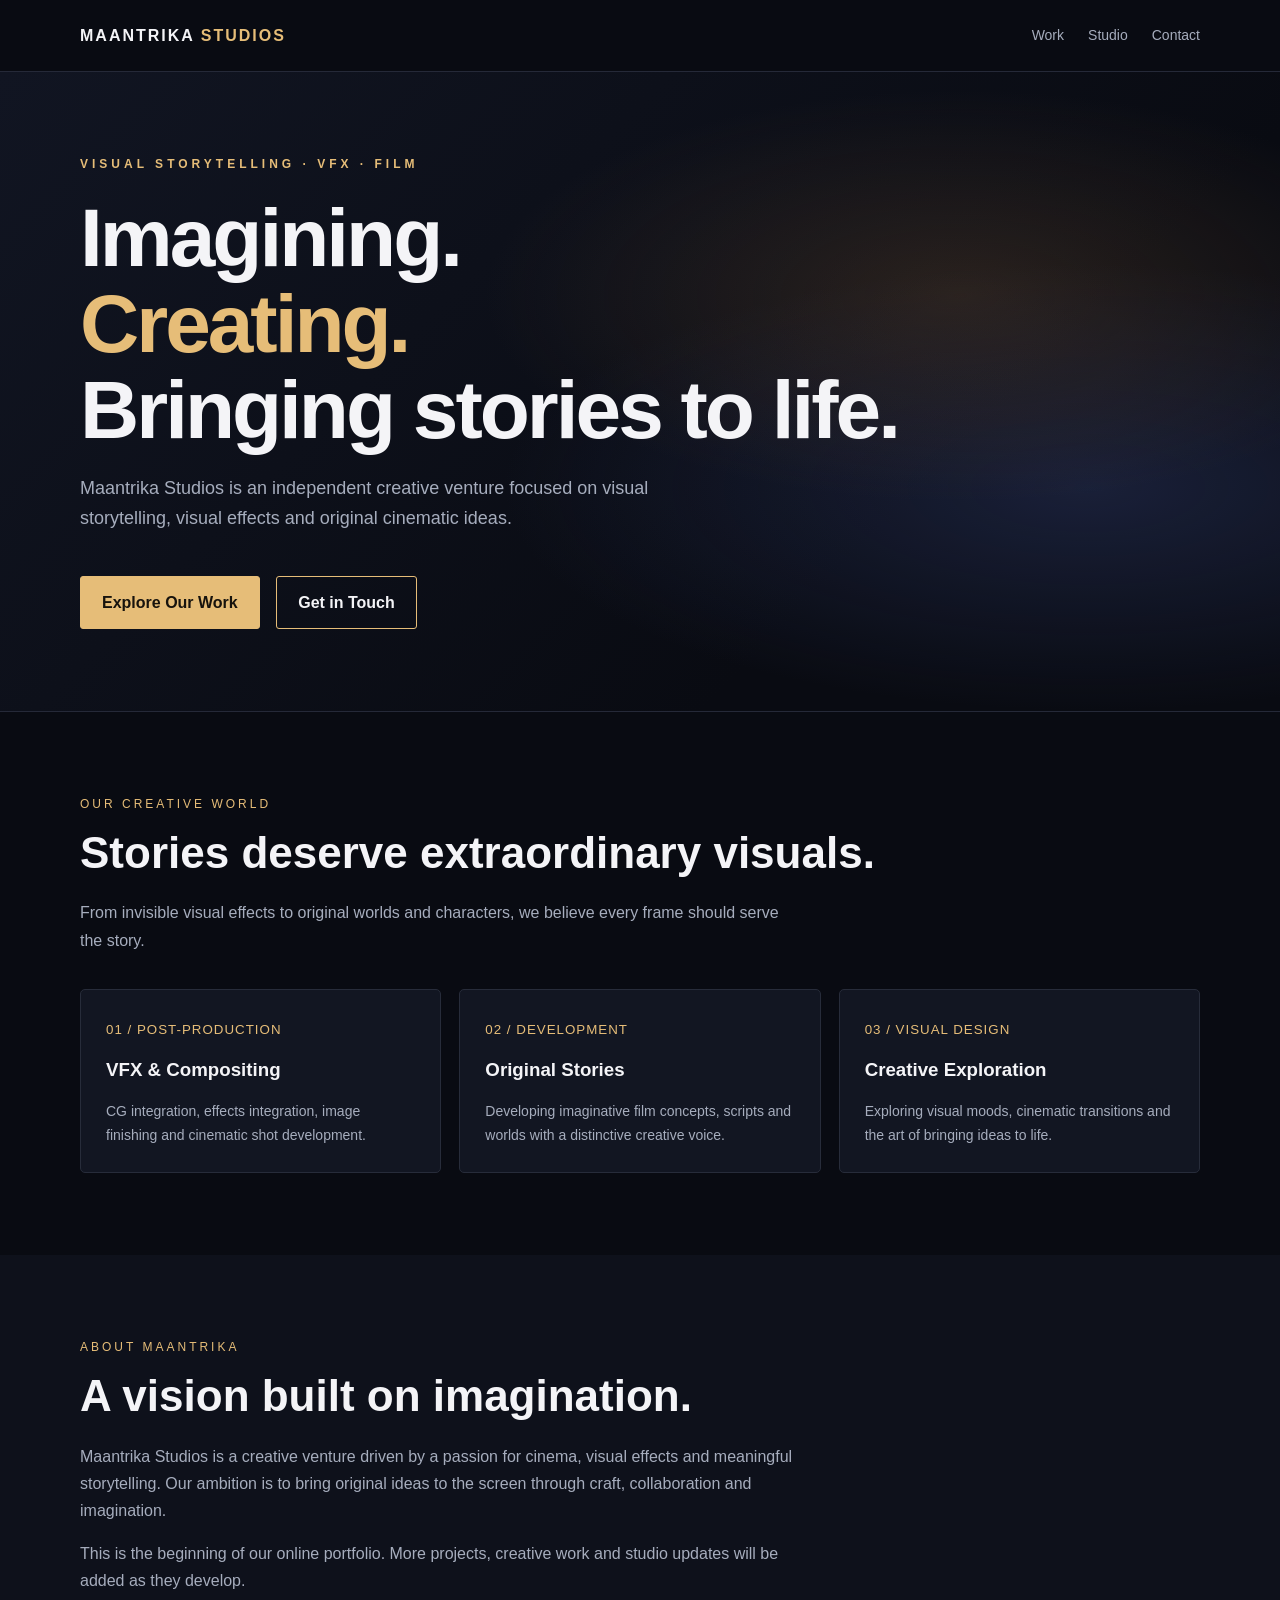
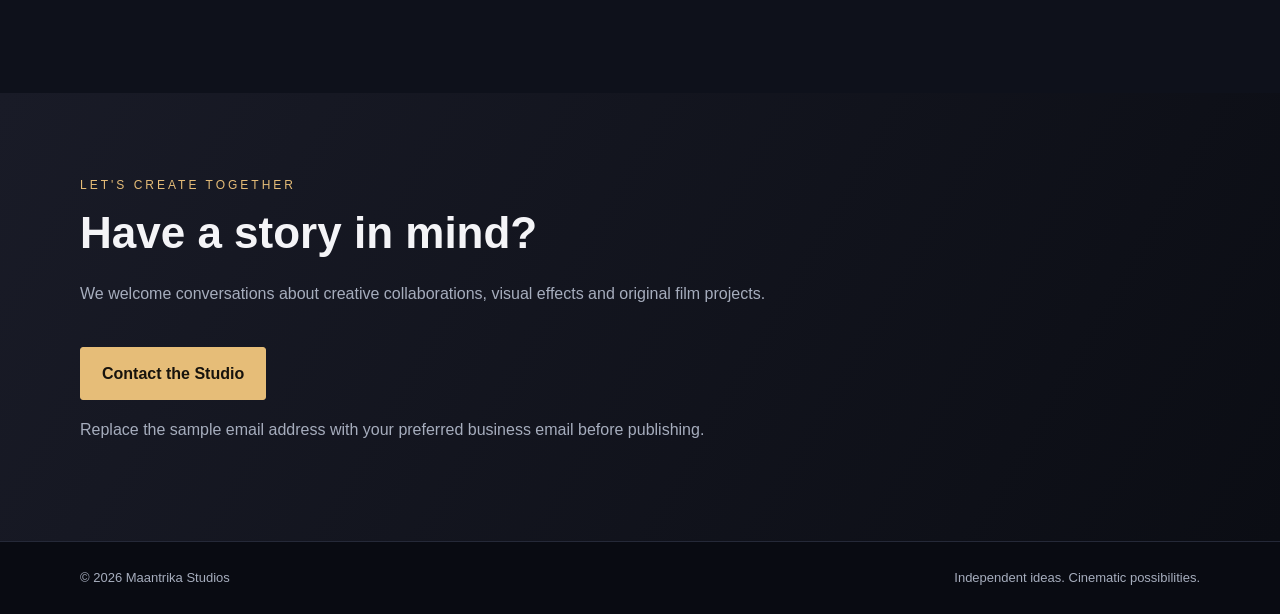
==== index.html @ 847831f7 "Add index.html for Maantrika Studios website This commit adds a new HTML file for Maantrika Studios'" ====
<!DOCTYPE html>
<html lang="en">
<head>
<meta charset="UTF-8">
<meta name="viewport" content="width=device-width, initial-scale=1.0">
<meta name="description" content="Maantrika Studios — Visual storytelling, VFX compositing and original film projects.">
<title>Maantrika Studios | Visual Storytelling</title>
<style>
:root {
  --bg: #090b12;
  --panel: #121622;
  --text: #f4f4f7;
  --muted: #a6adbd;
  --gold: #e6bd78;
}
* { box-sizing: border-box; }
html { scroll-behavior: smooth; }
body {
  margin: 0;
  background: var(--bg);
  color: var(--text);
  font-family: Arial, Helvetica, sans-serif;
  line-height: 1.7;
}
a { color: inherit; text-decoration: none; }
.wrap { width: min(1120px, 90%); margin: auto; }
header {
  padding: 22px 0;
  border-bottom: 1px solid #252938;
}
nav { display: flex; justify-content: space-between; align-items: center; gap: 20px; }
.brand { font-weight: 800; letter-spacing: 2px; }
.brand span { color: var(--gold); }
.links { display: flex; gap: 24px; font-size: 14px; color: var(--muted); }
.hero {
  min-height: 590px;
  display: flex;
  align-items: center;
  background:
    radial-gradient(ellipse at 75% 35%, #59412c66, transparent 35%),
    radial-gradient(ellipse at 85% 65%, #313e7166, transparent 38%),
    linear-gradient(135deg, #111522, #090b12 70%);
  border-bottom: 1px solid #252938;
}
.eyebrow { color: var(--gold); letter-spacing: 4px; font-size: 12px; font-weight: bold; }
h1 { font-size: clamp(44px, 7vw, 82px); line-height: 1.05; margin: 20px 0; letter-spacing: -3px; }
h1 span { color: var(--gold); }
.intro { color: var(--muted); max-width: 620px; font-size: 18px; }
.btn {
  display: inline-block; margin: 24px 12px 0 0; padding: 12px 21px;
  border: 1px solid var(--gold); border-radius: 3px; font-weight: bold;
}
.btn.primary { background: var(--gold); color: #17130d; }
section { padding: 82px 0; }
.kicker { color: var(--gold); text-transform: uppercase; letter-spacing: 3px; font-size: 12px; }
h2 { font-size: clamp(30px, 4vw, 44px); line-height: 1.2; margin: 12px 0 20px; }
.muted { color: var(--muted); max-width: 720px; }
.grid { display: grid; grid-template-columns: repeat(3, 1fr); gap: 18px; margin-top: 35px; }
.card {
  background: var(--panel); border: 1px solid #272c3a; padding: 25px;
  min-height: 180px; border-radius: 5px;
}
.card small { color: var(--gold); letter-spacing: 1px; text-transform: uppercase; }
.card h3 { margin: 12px 0 8px; }
.card p { color: var(--muted); font-size: 14px; margin-bottom: 0; }
.about { background: #0e111b; }
.contact { background: linear-gradient(120deg, #191b27, #0b0d14); }
footer { padding: 25px 0; border-top: 1px solid #252938; color: var(--muted); font-size: 13px; }
footer .wrap { display: flex; justify-content: space-between; gap: 15px; flex-wrap: wrap; }
@media (max-width: 700px) {
  .links { gap: 12px; font-size: 12px; }
  .grid { grid-template-columns: 1fr; }
  .hero { min-height: 520px; }
  h1 { letter-spacing: -1.5px; }
  section { padding: 60px 0; }
}
</style>
</head>
<body>
<header>
  <nav class="wrap">
    <a class="brand" href="#">MAANTRIKA <span>STUDIOS</span></a>
    <div class="links">
      <a href="#work">Work</a>
      <a href="#about">Studio</a>
      <a href="#contact">Contact</a>
    </div>
  </nav>
</header>

<main>
  <section class="hero">
    <div class="wrap">
      <div class="eyebrow">VISUAL STORYTELLING · VFX · FILM</div>
      <h1>Imagining.<br><span>Creating.</span><br>Bringing stories to life.</h1>
      <p class="intro">
        Maantrika Studios is an independent creative venture focused on
        visual storytelling, visual effects and original cinematic ideas.
      </p>
      <a class="btn primary" href="#work">Explore Our Work</a>
      <a class="btn" href="#contact">Get in Touch</a>
    </div>
  </section>

  <section id="work">
    <div class="wrap">
      <div class="kicker">Our creative world</div>
      <h2>Stories deserve extraordinary visuals.</h2>
      <p class="muted">
        From invisible visual effects to original worlds and characters,
        we believe every frame should serve the story.
      </p>
      <div class="grid">
        <article class="card">
          <small>01 / Post-production</small>
          <h3>VFX & Compositing</h3>
          <p>CG integration, effects integration, image finishing and cinematic shot development.</p>
        </article>
        <article class="card">
          <small>02 / Development</small>
          <h3>Original Stories</h3>
          <p>Developing imaginative film concepts, scripts and worlds with a distinctive creative voice.</p>
        </article>
        <article class="card">
          <small>03 / Visual Design</small>
          <h3>Creative Exploration</h3>
          <p>Exploring visual moods, cinematic transitions and the art of bringing ideas to life.</p>
        </article>
      </div>
    </div>
  </section>

  <section class="about" id="about">
    <div class="wrap">
      <div class="kicker">About Maantrika</div>
      <h2>A vision built on imagination.</h2>
      <p class="muted">
        Maantrika Studios is a creative venture driven by a passion for
        cinema, visual effects and meaningful storytelling. Our ambition
        is to bring original ideas to the screen through craft,
        collaboration and imagination.
      </p>
      <p class="muted">
        This is the beginning of our online portfolio. More projects,
        creative work and studio updates will be added as they develop.
      </p>
    </div>
  </section>

  <section id="contact" class="contact">
    <div class="wrap">
      <div class="kicker">Let's create together</div>
      <h2>Have a story in mind?</h2>
      <p class="muted">
        We welcome conversations about creative collaborations,
        visual effects and original film projects.
      </p>
      <a class="btn primary" href="mailto:YOUR-EMAIL@example.com?subject=Maantrika%20Studios%20Enquiry">
        Contact the Studio
      </a>
      <p class="muted">Replace the sample email address with your preferred business email before publishing.</p>
    </div>
  </section>
</main>

<footer>
  <div class="wrap">
    <span>© <span id="year">2026</span> Maantrika Studios</span>
    <span>Independent ideas. Cinematic possibilities.</span>
  </div>
</footer>
</body>
</html>
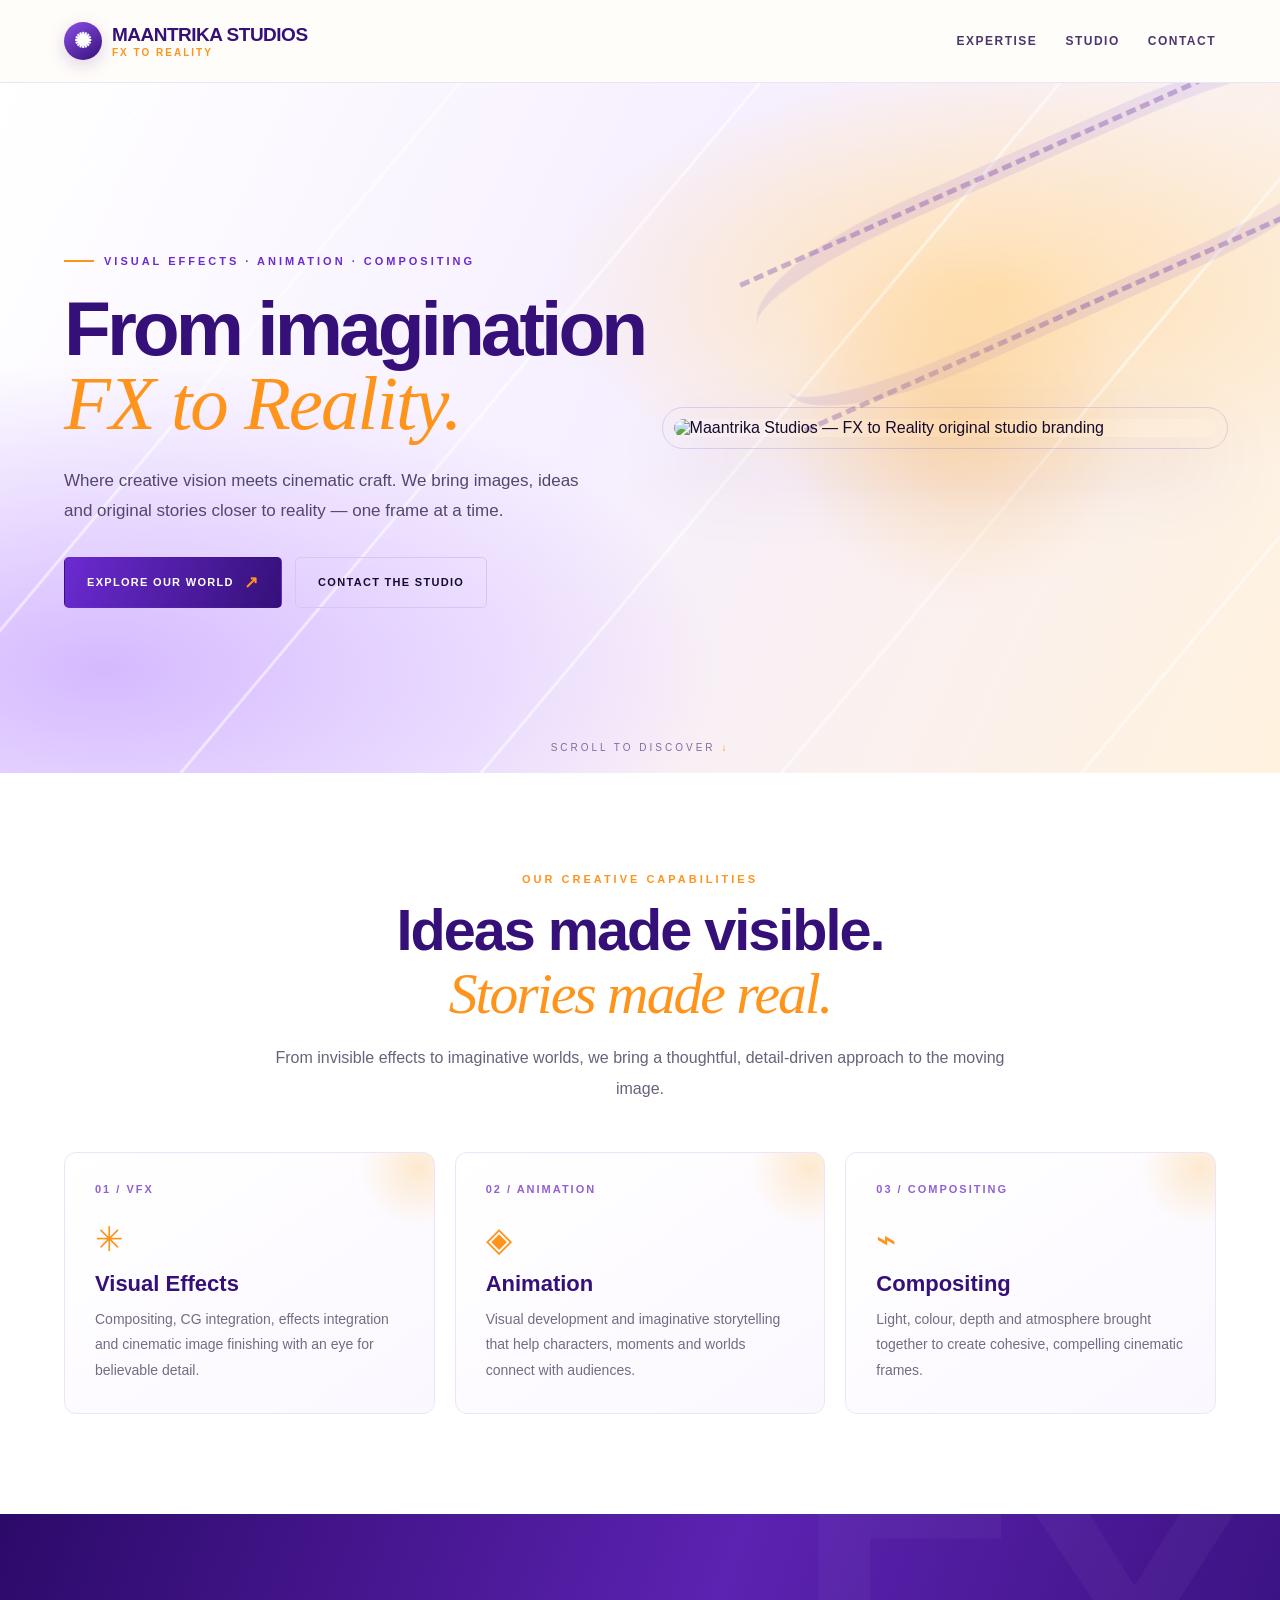
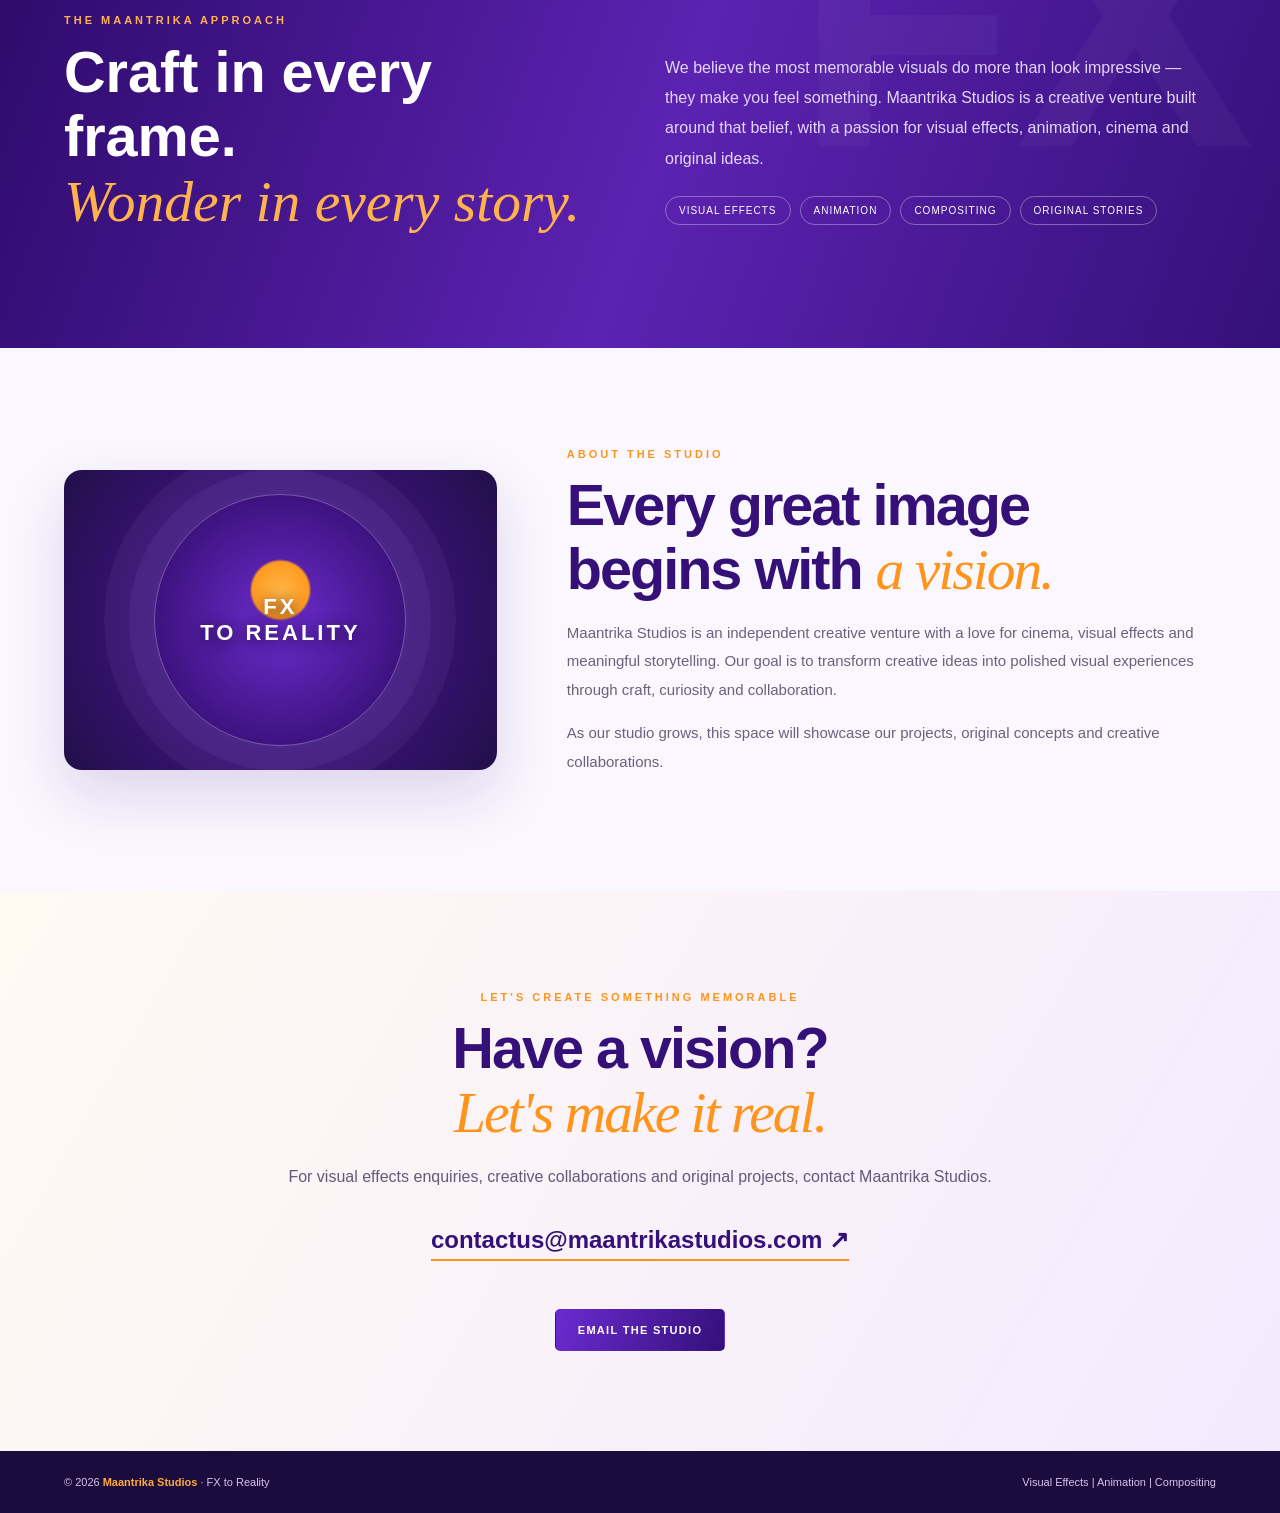
==== commit 66f019ef: "Refactor index.html for improved layout and design Updated HTML structure and styles for Maantrika S" ====
--- a/index.html
+++ b/index.html
@@ -1,174 +1,168 @@
 
-<!DOCTYPE html>
+<!doctype html>
 <html lang="en">
 <head>
-<meta charset="UTF-8">
-<meta name="viewport" content="width=device-width, initial-scale=1.0">
-<meta name="description" content="Maantrika Studios — Visual storytelling, VFX compositing and original film projects.">
-<title>Maantrika Studios | Visual Storytelling</title>
+<meta charset="utf-8">
+<meta name="viewport" content="width=device-width,initial-scale=1">
+<meta name="theme-color" content="#251052">
+<meta name="description" content="Maantrika Studios — FX to Reality. Visual Effects | Animation | Compositing.">
+<title>Maantrika Studios — FX to Reality</title>
 <style>
-:root {
-  --bg: #090b12;
-  --panel: #121622;
-  --text: #f4f4f7;
-  --muted: #a6adbd;
-  --gold: #e6bd78;
+:root{--purple:#351079;--violet:#6b2bd1;--orange:#ff941c;--ink:#150b2e;--cream:#fffaf3}
+*{box-sizing:border-box}html{scroll-behavior:smooth}
+body{margin:0;font-family:Inter,Arial,sans-serif;color:var(--ink);background:#fff}
+a{color:inherit;text-decoration:none}.wrap{width:min(1160px,90%);margin:auto}
+header{position:sticky;top:0;z-index:9;background:#fffdf9ef;backdrop-filter:blur(16px);border-bottom:1px solid #ece3f5}
+.nav{height:82px;display:flex;align-items:center;justify-content:space-between;gap:20px}
+.brand{display:flex;align-items:center;gap:10px;font-weight:800;letter-spacing:-.5px;color:var(--purple);font-size:19px}
+.mark{width:38px;height:38px;border-radius:50%;display:grid;place-items:center;color:#fff;background:linear-gradient(145deg,#8a4fe8,#371079);box-shadow:0 5px 18px #4e218c33;font-size:21px}
+.brand small{display:block;color:var(--orange);font-size:10px;letter-spacing:2px;text-transform:uppercase;margin-top:1px}
+.navlinks{display:flex;gap:28px;font-size:12px;font-weight:750;letter-spacing:1.5px;text-transform:uppercase;color:#4b376d}
+.navlinks a:hover{color:var(--orange)}
+.hero{position:relative;overflow:hidden;min-height:670px;display:grid;align-items:center;background:radial-gradient(ellipse at 78% 30%,#ffe0b1 0%,transparent 32%),radial-gradient(ellipse at 8% 85%,#d5b9ff 0%,transparent 37%),linear-gradient(115deg,#fff 0%,#f6efff 47%,#fff2de 100%)}
+.hero:before{content:"";position:absolute;inset:0;background:repeating-linear-gradient(130deg,transparent 0 120px,#fff8 121px 123px,transparent 124px 230px);animation:drift 18s linear infinite}
+.film{position:absolute;right:-80px;top:60px;width:48%;height:180px;border:20px solid #6b2bd119;border-left:0;border-right:0;transform:rotate(-24deg);border-radius:30%;filter:blur(.5px);animation:film 14s ease-in-out infinite alternate}
+.film:before,.film:after{content:"";position:absolute;inset:-12px 0;border-top:5px dashed #5e2ba42c;border-bottom:5px dashed #5e2ba42c}
+.glow{position:absolute;width:360px;height:360px;right:11%;top:23%;border-radius:50%;background:radial-gradient(circle,#ffbd6266,transparent 68%);filter:blur(10px);animation:pulse 6s ease-in-out infinite alternate}
+.hero-inner{position:relative;z-index:2;display:grid;grid-template-columns:1fr .92fr;align-items:center;gap:20px;padding:65px 0}
+.eyebrow{display:inline-flex;align-items:center;gap:10px;font-size:11px;font-weight:800;letter-spacing:3px;text-transform:uppercase;color:var(--violet)}
+.eyebrow:before{content:"";width:30px;height:2px;background:var(--orange)}
+h1{font-size:clamp(48px,6vw,82px);line-height:.98;letter-spacing:-4px;margin:24px 0;color:var(--purple)}
+h1 em{display:block;font-family:Georgia,serif;font-weight:400;color:var(--orange);letter-spacing:-2px}
+.lead{font-size:17px;line-height:1.8;color:#55466d;max-width:540px}
+.buttons{display:flex;gap:13px;flex-wrap:wrap;margin-top:30px}
+.btn{display:inline-flex;align-items:center;justify-content:center;gap:10px;padding:14px 22px;border-radius:5px;border:1px solid #d8c5f5;font-weight:800;font-size:11px;letter-spacing:1.3px;text-transform:uppercase;transition:transform .25s,box-shadow .25s}
+.btn:hover{transform:translateY(-3px);box-shadow:0 12px 25px #4e218c20}
+.btn.primary{background:linear-gradient(110deg,#6b2bd1,#351079);color:#fff;border-color:transparent}
+.btn .arrow{color:var(--orange);font-size:17px}
+.logo-frame{position:relative;animation:float 7s ease-in-out infinite}
+.logo-frame img{display:block;width:100%;height:auto;border-radius:18px;box-shadow:0 30px 80px #4d26722b;mix-blend-mode:multiply}
+.logo-frame:after{content:"";position:absolute;inset:-12px;border:1px solid #7e4cc533;border-radius:24px;pointer-events:none}
+.scrollhint{text-align:center;position:absolute;bottom:20px;left:0;right:0;font-size:10px;letter-spacing:3px;color:#806ba1}
+.scrollhint span{color:var(--orange)}
+section{padding:100px 0}
+.section-top{text-align:center;max-width:740px;margin:0 auto 48px}
+.kicker{color:var(--orange);font-size:11px;font-weight:850;letter-spacing:3px;text-transform:uppercase}
+.section-top h2,.about-copy h2,.contact h2{font-size:clamp(34px,4.5vw,58px);line-height:1.1;letter-spacing:-2px;color:var(--purple);margin:14px 0 18px}
+.section-top h2 em,.about-copy h2 em,.contact h2 em{font-family:Georgia,serif;color:var(--orange);font-weight:400}
+.section-top p,.about-copy p{color:#6b617b;line-height:1.9}
+.services{background:#fff}
+.service-grid{display:grid;grid-template-columns:repeat(3,1fr);gap:20px}
+.service{padding:30px;border:1px solid #eee4fa;border-radius:12px;background:linear-gradient(145deg,#fff,#fbf7ff);position:relative;overflow:hidden;transition:transform .3s,box-shadow .3s}
+.service:hover{transform:translateY(-7px);box-shadow:0 18px 45px #42177812}
+.service:before{content:"";position:absolute;right:-45px;top:-45px;width:120px;height:120px;border-radius:50%;background:radial-gradient(circle,#ffb84d45,transparent 70%)}
+.service .num{font-size:11px;letter-spacing:2px;color:#9161d0;font-weight:800}
+.service .icon{font-size:34px;margin:24px 0 12px;color:var(--orange)}
+.service h3{font-size:22px;color:var(--purple);margin:0 0 10px}
+.service p{font-size:14px;color:#756b83;line-height:1.8;margin:0}
+.band{background:linear-gradient(110deg,#2c0a69,#5c22b1 52%,#351079);color:#fff;position:relative;overflow:hidden}
+.band:after{content:"FX";position:absolute;right:2%;top:-100px;font-size:360px;font-weight:900;color:#ffffff09;pointer-events:none}
+.band-inner{position:relative;z-index:1;display:grid;grid-template-columns:1fr 1fr;align-items:center;gap:50px}
+.band h2{font-size:clamp(35px,4.5vw,58px);line-height:1.12;margin:14px 0}
+.band h2 em{font-family:Georgia,serif;color:#ffb34e;font-weight:400}
+.band p{color:#e4d7fa;line-height:1.9}
+.pillrow{display:flex;gap:9px;flex-wrap:wrap;margin-top:22px}
+.pill{border:1px solid #ffffff55;border-radius:30px;padding:8px 13px;font-size:10px;letter-spacing:1px;text-transform:uppercase}
+.about{background:#faf7ff}
+.about-grid{display:grid;grid-template-columns:.8fr 1.2fr;gap:70px;align-items:center}
+.about-mark{min-height:300px;border-radius:18px;background:radial-gradient(circle at 50% 40%,#ffb547 0%,#ff9b20 10%,transparent 11%),radial-gradient(circle at 50% 50%,#6d2dcf 0%,#3b117b 50%,#211047 100%);display:grid;place-items:center;position:relative;overflow:hidden;box-shadow:0 25px 60px #36107025}
+.about-mark:before{content:"";position:absolute;width:250px;height:250px;border:1px solid #ffffff4d;border-radius:50%;box-shadow:0 0 0 25px #ffffff0b,0 0 0 50px #ffffff0b;animation:spin 30s linear infinite}
+.about-mark span{position:relative;color:white;font-weight:900;letter-spacing:3px;font-size:22px;text-align:center;text-shadow:0 3px 15px #15052d}
+.about-copy p{font-size:15px}
+.contact{background:linear-gradient(120deg,#fffaf2,#f4eaff);text-align:center}
+.contact-inner{max-width:800px;margin:auto}
+.contact p{color:#665878;line-height:1.9}
+.email{display:inline-block;margin:18px 0;color:var(--purple);font-weight:800;font-size:clamp(16px,2.5vw,24px);border-bottom:2px solid var(--orange);padding-bottom:5px;overflow-wrap:anywhere}
+.contact .buttons{justify-content:center}
+footer{padding:25px 0;background:#1c0b3d;color:#d5c5ed;font-size:11px}
+.foot{display:flex;justify-content:space-between;gap:15px;flex-wrap:wrap}
+.foot strong{color:#ffad38}
+.reveal{opacity:0;transform:translateY(24px);transition:opacity .75s ease,transform .75s ease}
+.reveal.show{opacity:1;transform:none}
+@keyframes drift{to{background-position:500px 0}}
+@keyframes film{to{transform:translate(-35px,35px) rotate(-20deg)}}
+@keyframes pulse{to{transform:scale(1.14);opacity:.6}}
+@keyframes float{0%,100%{transform:translateY(0)}50%{transform:translateY(-12px)}}
+@keyframes spin{to{transform:rotate(360deg)}}
+@media(max-width:760px){
+.nav{height:70px}.brand{font-size:15px}.mark{width:34px;height:34px}
+.navlinks{gap:12px;font-size:9px;letter-spacing:.4px}
+.hero-inner{grid-template-columns:1fr;padding:75px 0 55px}
+.hero{min-height:auto}.hero-copy{text-align:center}.eyebrow{justify-content:center}
+h1{letter-spacing:-2px}.lead{font-size:15px;margin-inline:auto}
+.buttons{justify-content:center}.logo-frame{max-width:520px;margin:10px auto 0}
+.scrollhint{display:none}section{padding:72px 0}
+.service-grid{grid-template-columns:1fr}.service{padding:25px}
+.band-inner,.about-grid{grid-template-columns:1fr;gap:30px}
+.about-mark{min-height:240px}.band:after{font-size:200px;top:0}
 }
-* { box-sizing: border-box; }
-html { scroll-behavior: smooth; }
-body {
-  margin: 0;
-  background: var(--bg);
-  color: var(--text);
-  font-family: Arial, Helvetica, sans-serif;
-  line-height: 1.7;
-}
-a { color: inherit; text-decoration: none; }
-.wrap { width: min(1120px, 90%); margin: auto; }
-header {
-  padding: 22px 0;
-  border-bottom: 1px solid #252938;
-}
-nav { display: flex; justify-content: space-between; align-items: center; gap: 20px; }
-.brand { font-weight: 800; letter-spacing: 2px; }
-.brand span { color: var(--gold); }
-.links { display: flex; gap: 24px; font-size: 14px; color: var(--muted); }
-.hero {
-  min-height: 590px;
-  display: flex;
-  align-items: center;
-  background:
-    radial-gradient(ellipse at 75% 35%, #59412c66, transparent 35%),
-    radial-gradient(ellipse at 85% 65%, #313e7166, transparent 38%),
-    linear-gradient(135deg, #111522, #090b12 70%);
-  border-bottom: 1px solid #252938;
-}
-.eyebrow { color: var(--gold); letter-spacing: 4px; font-size: 12px; font-weight: bold; }
-h1 { font-size: clamp(44px, 7vw, 82px); line-height: 1.05; margin: 20px 0; letter-spacing: -3px; }
-h1 span { color: var(--gold); }
-.intro { color: var(--muted); max-width: 620px; font-size: 18px; }
-.btn {
-  display: inline-block; margin: 24px 12px 0 0; padding: 12px 21px;
-  border: 1px solid var(--gold); border-radius: 3px; font-weight: bold;
-}
-.btn.primary { background: var(--gold); color: #17130d; }
-section { padding: 82px 0; }
-.kicker { color: var(--gold); text-transform: uppercase; letter-spacing: 3px; font-size: 12px; }
-h2 { font-size: clamp(30px, 4vw, 44px); line-height: 1.2; margin: 12px 0 20px; }
-.muted { color: var(--muted); max-width: 720px; }
-.grid { display: grid; grid-template-columns: repeat(3, 1fr); gap: 18px; margin-top: 35px; }
-.card {
-  background: var(--panel); border: 1px solid #272c3a; padding: 25px;
-  min-height: 180px; border-radius: 5px;
-}
-.card small { color: var(--gold); letter-spacing: 1px; text-transform: uppercase; }
-.card h3 { margin: 12px 0 8px; }
-.card p { color: var(--muted); font-size: 14px; margin-bottom: 0; }
-.about { background: #0e111b; }
-.contact { background: linear-gradient(120deg, #191b27, #0b0d14); }
-footer { padding: 25px 0; border-top: 1px solid #252938; color: var(--muted); font-size: 13px; }
-footer .wrap { display: flex; justify-content: space-between; gap: 15px; flex-wrap: wrap; }
-@media (max-width: 700px) {
-  .links { gap: 12px; font-size: 12px; }
-  .grid { grid-template-columns: 1fr; }
-  .hero { min-height: 520px; }
-  h1 { letter-spacing: -1.5px; }
-  section { padding: 60px 0; }
+@media(prefers-reduced-motion:reduce){
+*,*:before,*:after{animation:none!important;transition:none!important;scroll-behavior:auto!important}
+.reveal{opacity:1;transform:none}
 }
 </style>
 </head>
 <body>
 <header>
-  <nav class="wrap">
-    <a class="brand" href="#">MAANTRIKA <span>STUDIOS</span></a>
-    <div class="links">
-      <a href="#work">Work</a>
-      <a href="#about">Studio</a>
-      <a href="#contact">Contact</a>
-    </div>
-  </nav>
+<nav class="wrap nav">
+<a class="brand" href="#home"><span class="mark">✺</span><span>MAANTRIKA STUDIOS<small>FX TO REALITY</small></span></a>
+<div class="navlinks"><a href="#services">Expertise</a><a href="#about">Studio</a><a href="#contact">Contact</a></div>
+</nav>
 </header>
-
 <main>
-  <section class="hero">
-    <div class="wrap">
-      <div class="eyebrow">VISUAL STORYTELLING · VFX · FILM</div>
-      <h1>Imagining.<br><span>Creating.</span><br>Bringing stories to life.</h1>
-      <p class="intro">
-        Maantrika Studios is an independent creative venture focused on
-        visual storytelling, visual effects and original cinematic ideas.
-      </p>
-      <a class="btn primary" href="#work">Explore Our Work</a>
-      <a class="btn" href="#contact">Get in Touch</a>
-    </div>
-  </section>
-
-  <section id="work">
-    <div class="wrap">
-      <div class="kicker">Our creative world</div>
-      <h2>Stories deserve extraordinary visuals.</h2>
-      <p class="muted">
-        From invisible visual effects to original worlds and characters,
-        we believe every frame should serve the story.
-      </p>
-      <div class="grid">
-        <article class="card">
-          <small>01 / Post-production</small>
-          <h3>VFX & Compositing</h3>
-          <p>CG integration, effects integration, image finishing and cinematic shot development.</p>
-        </article>
-        <article class="card">
-          <small>02 / Development</small>
-          <h3>Original Stories</h3>
-          <p>Developing imaginative film concepts, scripts and worlds with a distinctive creative voice.</p>
-        </article>
-        <article class="card">
-          <small>03 / Visual Design</small>
-          <h3>Creative Exploration</h3>
-          <p>Exploring visual moods, cinematic transitions and the art of bringing ideas to life.</p>
-        </article>
-      </div>
-    </div>
-  </section>
-
-  <section class="about" id="about">
-    <div class="wrap">
-      <div class="kicker">About Maantrika</div>
-      <h2>A vision built on imagination.</h2>
-      <p class="muted">
-        Maantrika Studios is a creative venture driven by a passion for
-        cinema, visual effects and meaningful storytelling. Our ambition
-        is to bring original ideas to the screen through craft,
-        collaboration and imagination.
-      </p>
-      <p class="muted">
-        This is the beginning of our online portfolio. More projects,
-        creative work and studio updates will be added as they develop.
-      </p>
-    </div>
-  </section>
-
-  <section id="contact" class="contact">
-    <div class="wrap">
-      <div class="kicker">Let's create together</div>
-      <h2>Have a story in mind?</h2>
-      <p class="muted">
-        We welcome conversations about creative collaborations,
-        visual effects and original film projects.
-      </p>
-      <a class="btn primary" href="mailto:YOUR-EMAIL@example.com?subject=Maantrika%20Studios%20Enquiry">
-        Contact the Studio
-      </a>
-      <p class="muted">Replace the sample email address with your preferred business email before publishing.</p>
-    </div>
-  </section>
+<section class="hero" id="home">
+<div class="film"></div><div class="glow"></div>
+<div class="wrap hero-inner">
+<div class="hero-copy">
+<div class="eyebrow">Visual Effects · Animation · Compositing</div>
+<h1>From imagination <em>FX to Reality.</em></h1>
+<p class="lead">Where creative vision meets cinematic craft. We bring images, ideas and original stories closer to reality — one frame at a time.</p>
+<div class="buttons"><a class="btn primary" href="#services">Explore our world <span class="arrow">↗</span></a><a class="btn" href="#contact">Contact the studio</a></div>
+</div>
+<div class="logo-frame"><img src="maantrika-logo.png" alt="Maantrika Studios — FX to Reality original studio branding"></div>
+</div>
+<div class="scrollhint">SCROLL TO DISCOVER <span>↓</span></div>
+</section>
+<section class="services" id="services">
+<div class="wrap">
+<div class="section-top reveal"><div class="kicker">Our creative capabilities</div><h2>Ideas made visible.<br><em>Stories made real.</em></h2><p>From invisible effects to imaginative worlds, we bring a thoughtful, detail-driven approach to the moving image.</p></div>
+<div class="service-grid">
+<article class="service reveal"><div class="num">01 / VFX</div><div class="icon">✳</div><h3>Visual Effects</h3><p>Compositing, CG integration, effects integration and cinematic image finishing with an eye for believable detail.</p></article>
+<article class="service reveal"><div class="num">02 / ANIMATION</div><div class="icon">◈</div><h3>Animation</h3><p>Visual development and imaginative storytelling that help characters, moments and worlds connect with audiences.</p></article>
+<article class="service reveal"><div class="num">03 / COMPOSITING</div><div class="icon">⌁</div><h3>Compositing</h3><p>Light, colour, depth and atmosphere brought together to create cohesive, compelling cinematic frames.</p></article>
+</div>
+</div>
+</section>
+<section class="band">
+<div class="wrap band-inner">
+<div class="reveal"><div class="kicker" style="color:#ffb34e">The Maantrika approach</div><h2>Craft in every frame.<br><em>Wonder in every story.</em></h2></div>
+<div class="reveal"><p>We believe the most memorable visuals do more than look impressive — they make you feel something. Maantrika Studios is a creative venture built around that belief, with a passion for visual effects, animation, cinema and original ideas.</p><div class="pillrow"><span class="pill">Visual Effects</span><span class="pill">Animation</span><span class="pill">Compositing</span><span class="pill">Original Stories</span></div></div>
+</div>
+</section>
+<section class="about" id="about">
+<div class="wrap about-grid">
+<div class="about-mark reveal"><span>FX<br>TO REALITY</span></div>
+<div class="about-copy reveal"><div class="kicker">About the studio</div><h2>Every great image begins with <em>a vision.</em></h2><p>Maantrika Studios is an independent creative venture with a love for cinema, visual effects and meaningful storytelling. Our goal is to transform creative ideas into polished visual experiences through craft, curiosity and collaboration.</p><p>As our studio grows, this space will showcase our projects, original concepts and creative collaborations.</p></div>
+</div>
+</section>
+<section class="contact" id="contact">
+<div class="wrap contact-inner reveal">
+<div class="kicker">Let's create something memorable</div><h2>Have a vision?<br><em>Let's make it real.</em></h2>
+<p>For visual effects enquiries, creative collaborations and original projects, contact Maantrika Studios.</p>
+<a class="email" href="mailto:contactus@maantrikastudios.com?subject=Maantrika%20Studios%20Enquiry">contactus@maantrikastudios.com ↗</a>
+<div class="buttons"><a class="btn primary" href="mailto:contactus@maantrikastudios.com?subject=Maantrika%20Studios%20Enquiry">Email the studio</a></div>
+</div>
+</section>
 </main>
-
-<footer>
-  <div class="wrap">
-    <span>© <span id="year">2026</span> Maantrika Studios</span>
-    <span>Independent ideas. Cinematic possibilities.</span>
-  </div>
-</footer>
+<footer><div class="wrap foot"><span>© 2026 <strong>Maantrika Studios</strong> · FX to Reality</span><span>Visual Effects | Animation | Compositing</span></div></footer>
+<script>
+const revealItems=document.querySelectorAll('.reveal');
+if('IntersectionObserver' in window){
+const observer=new IntersectionObserver(entries=>entries.forEach(e=>{
+if(e.isIntersecting){e.target.classList.add('show');observer.unobserve(e.target)}
+}),{threshold:.12});
+revealItems.forEach(el=>observer.observe(el));
+}else{revealItems.forEach(el=>el.classList.add('show'))}
+</script>
 </body>
 </html>
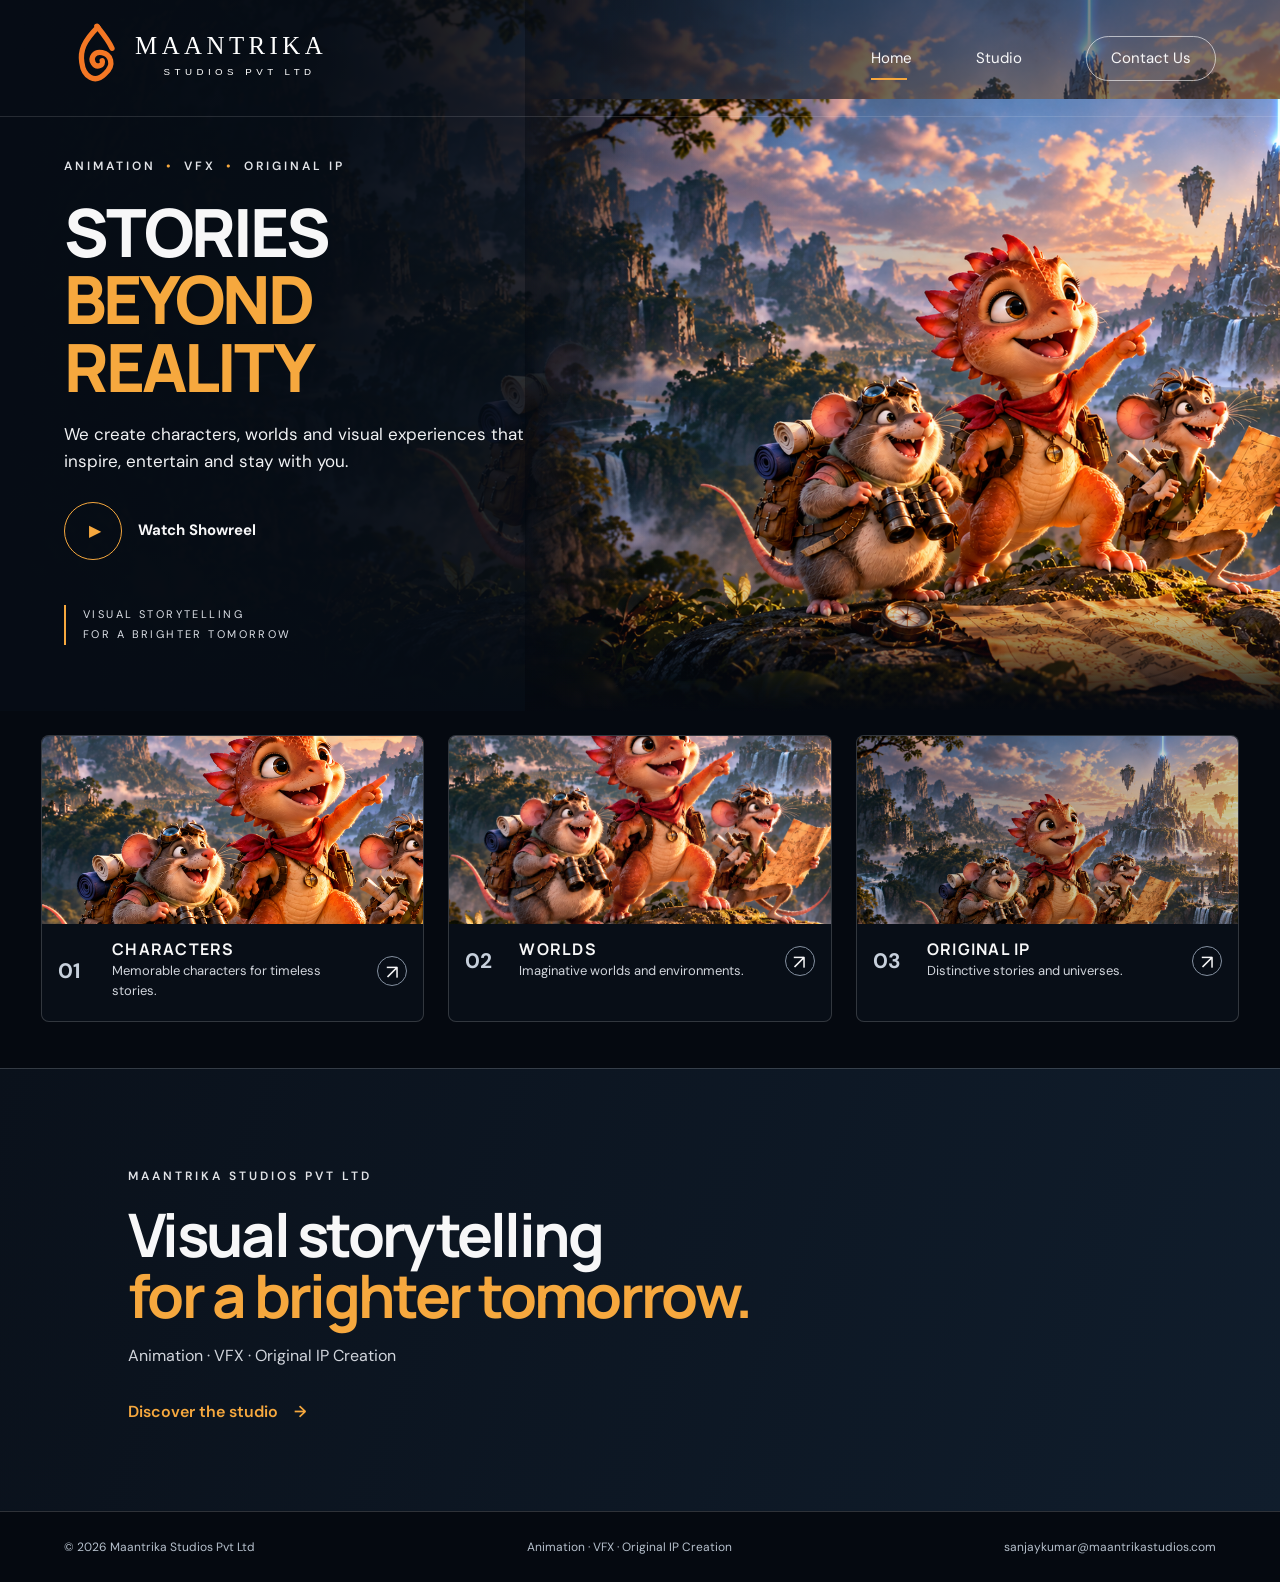
==== commit 77030390: "Add files via upload" ====
--- a/index.html
+++ b/index.html
@@ -1,168 +1,37 @@
-
 <!doctype html>
 <html lang="en">
 <head>
-<meta charset="utf-8">
-<meta name="viewport" content="width=device-width,initial-scale=1">
-<meta name="theme-color" content="#251052">
-<meta name="description" content="Maantrika Studios — FX to Reality. Visual Effects | Animation | Compositing.">
-<title>Maantrika Studios — FX to Reality</title>
-<style>
-:root{--purple:#351079;--violet:#6b2bd1;--orange:#ff941c;--ink:#150b2e;--cream:#fffaf3}
-*{box-sizing:border-box}html{scroll-behavior:smooth}
-body{margin:0;font-family:Inter,Arial,sans-serif;color:var(--ink);background:#fff}
-a{color:inherit;text-decoration:none}.wrap{width:min(1160px,90%);margin:auto}
-header{position:sticky;top:0;z-index:9;background:#fffdf9ef;backdrop-filter:blur(16px);border-bottom:1px solid #ece3f5}
-.nav{height:82px;display:flex;align-items:center;justify-content:space-between;gap:20px}
-.brand{display:flex;align-items:center;gap:10px;font-weight:800;letter-spacing:-.5px;color:var(--purple);font-size:19px}
-.mark{width:38px;height:38px;border-radius:50%;display:grid;place-items:center;color:#fff;background:linear-gradient(145deg,#8a4fe8,#371079);box-shadow:0 5px 18px #4e218c33;font-size:21px}
-.brand small{display:block;color:var(--orange);font-size:10px;letter-spacing:2px;text-transform:uppercase;margin-top:1px}
-.navlinks{display:flex;gap:28px;font-size:12px;font-weight:750;letter-spacing:1.5px;text-transform:uppercase;color:#4b376d}
-.navlinks a:hover{color:var(--orange)}
-.hero{position:relative;overflow:hidden;min-height:670px;display:grid;align-items:center;background:radial-gradient(ellipse at 78% 30%,#ffe0b1 0%,transparent 32%),radial-gradient(ellipse at 8% 85%,#d5b9ff 0%,transparent 37%),linear-gradient(115deg,#fff 0%,#f6efff 47%,#fff2de 100%)}
-.hero:before{content:"";position:absolute;inset:0;background:repeating-linear-gradient(130deg,transparent 0 120px,#fff8 121px 123px,transparent 124px 230px);animation:drift 18s linear infinite}
-.film{position:absolute;right:-80px;top:60px;width:48%;height:180px;border:20px solid #6b2bd119;border-left:0;border-right:0;transform:rotate(-24deg);border-radius:30%;filter:blur(.5px);animation:film 14s ease-in-out infinite alternate}
-.film:before,.film:after{content:"";position:absolute;inset:-12px 0;border-top:5px dashed #5e2ba42c;border-bottom:5px dashed #5e2ba42c}
-.glow{position:absolute;width:360px;height:360px;right:11%;top:23%;border-radius:50%;background:radial-gradient(circle,#ffbd6266,transparent 68%);filter:blur(10px);animation:pulse 6s ease-in-out infinite alternate}
-.hero-inner{position:relative;z-index:2;display:grid;grid-template-columns:1fr .92fr;align-items:center;gap:20px;padding:65px 0}
-.eyebrow{display:inline-flex;align-items:center;gap:10px;font-size:11px;font-weight:800;letter-spacing:3px;text-transform:uppercase;color:var(--violet)}
-.eyebrow:before{content:"";width:30px;height:2px;background:var(--orange)}
-h1{font-size:clamp(48px,6vw,82px);line-height:.98;letter-spacing:-4px;margin:24px 0;color:var(--purple)}
-h1 em{display:block;font-family:Georgia,serif;font-weight:400;color:var(--orange);letter-spacing:-2px}
-.lead{font-size:17px;line-height:1.8;color:#55466d;max-width:540px}
-.buttons{display:flex;gap:13px;flex-wrap:wrap;margin-top:30px}
-.btn{display:inline-flex;align-items:center;justify-content:center;gap:10px;padding:14px 22px;border-radius:5px;border:1px solid #d8c5f5;font-weight:800;font-size:11px;letter-spacing:1.3px;text-transform:uppercase;transition:transform .25s,box-shadow .25s}
-.btn:hover{transform:translateY(-3px);box-shadow:0 12px 25px #4e218c20}
-.btn.primary{background:linear-gradient(110deg,#6b2bd1,#351079);color:#fff;border-color:transparent}
-.btn .arrow{color:var(--orange);font-size:17px}
-.logo-frame{position:relative;animation:float 7s ease-in-out infinite}
-.logo-frame img{display:block;width:100%;height:auto;border-radius:18px;box-shadow:0 30px 80px #4d26722b;mix-blend-mode:multiply}
-.logo-frame:after{content:"";position:absolute;inset:-12px;border:1px solid #7e4cc533;border-radius:24px;pointer-events:none}
-.scrollhint{text-align:center;position:absolute;bottom:20px;left:0;right:0;font-size:10px;letter-spacing:3px;color:#806ba1}
-.scrollhint span{color:var(--orange)}
-section{padding:100px 0}
-.section-top{text-align:center;max-width:740px;margin:0 auto 48px}
-.kicker{color:var(--orange);font-size:11px;font-weight:850;letter-spacing:3px;text-transform:uppercase}
-.section-top h2,.about-copy h2,.contact h2{font-size:clamp(34px,4.5vw,58px);line-height:1.1;letter-spacing:-2px;color:var(--purple);margin:14px 0 18px}
-.section-top h2 em,.about-copy h2 em,.contact h2 em{font-family:Georgia,serif;color:var(--orange);font-weight:400}
-.section-top p,.about-copy p{color:#6b617b;line-height:1.9}
-.services{background:#fff}
-.service-grid{display:grid;grid-template-columns:repeat(3,1fr);gap:20px}
-.service{padding:30px;border:1px solid #eee4fa;border-radius:12px;background:linear-gradient(145deg,#fff,#fbf7ff);position:relative;overflow:hidden;transition:transform .3s,box-shadow .3s}
-.service:hover{transform:translateY(-7px);box-shadow:0 18px 45px #42177812}
-.service:before{content:"";position:absolute;right:-45px;top:-45px;width:120px;height:120px;border-radius:50%;background:radial-gradient(circle,#ffb84d45,transparent 70%)}
-.service .num{font-size:11px;letter-spacing:2px;color:#9161d0;font-weight:800}
-.service .icon{font-size:34px;margin:24px 0 12px;color:var(--orange)}
-.service h3{font-size:22px;color:var(--purple);margin:0 0 10px}
-.service p{font-size:14px;color:#756b83;line-height:1.8;margin:0}
-.band{background:linear-gradient(110deg,#2c0a69,#5c22b1 52%,#351079);color:#fff;position:relative;overflow:hidden}
-.band:after{content:"FX";position:absolute;right:2%;top:-100px;font-size:360px;font-weight:900;color:#ffffff09;pointer-events:none}
-.band-inner{position:relative;z-index:1;display:grid;grid-template-columns:1fr 1fr;align-items:center;gap:50px}
-.band h2{font-size:clamp(35px,4.5vw,58px);line-height:1.12;margin:14px 0}
-.band h2 em{font-family:Georgia,serif;color:#ffb34e;font-weight:400}
-.band p{color:#e4d7fa;line-height:1.9}
-.pillrow{display:flex;gap:9px;flex-wrap:wrap;margin-top:22px}
-.pill{border:1px solid #ffffff55;border-radius:30px;padding:8px 13px;font-size:10px;letter-spacing:1px;text-transform:uppercase}
-.about{background:#faf7ff}
-.about-grid{display:grid;grid-template-columns:.8fr 1.2fr;gap:70px;align-items:center}
-.about-mark{min-height:300px;border-radius:18px;background:radial-gradient(circle at 50% 40%,#ffb547 0%,#ff9b20 10%,transparent 11%),radial-gradient(circle at 50% 50%,#6d2dcf 0%,#3b117b 50%,#211047 100%);display:grid;place-items:center;position:relative;overflow:hidden;box-shadow:0 25px 60px #36107025}
-.about-mark:before{content:"";position:absolute;width:250px;height:250px;border:1px solid #ffffff4d;border-radius:50%;box-shadow:0 0 0 25px #ffffff0b,0 0 0 50px #ffffff0b;animation:spin 30s linear infinite}
-.about-mark span{position:relative;color:white;font-weight:900;letter-spacing:3px;font-size:22px;text-align:center;text-shadow:0 3px 15px #15052d}
-.about-copy p{font-size:15px}
-.contact{background:linear-gradient(120deg,#fffaf2,#f4eaff);text-align:center}
-.contact-inner{max-width:800px;margin:auto}
-.contact p{color:#665878;line-height:1.9}
-.email{display:inline-block;margin:18px 0;color:var(--purple);font-weight:800;font-size:clamp(16px,2.5vw,24px);border-bottom:2px solid var(--orange);padding-bottom:5px;overflow-wrap:anywhere}
-.contact .buttons{justify-content:center}
-footer{padding:25px 0;background:#1c0b3d;color:#d5c5ed;font-size:11px}
-.foot{display:flex;justify-content:space-between;gap:15px;flex-wrap:wrap}
-.foot strong{color:#ffad38}
-.reveal{opacity:0;transform:translateY(24px);transition:opacity .75s ease,transform .75s ease}
-.reveal.show{opacity:1;transform:none}
-@keyframes drift{to{background-position:500px 0}}
-@keyframes film{to{transform:translate(-35px,35px) rotate(-20deg)}}
-@keyframes pulse{to{transform:scale(1.14);opacity:.6}}
-@keyframes float{0%,100%{transform:translateY(0)}50%{transform:translateY(-12px)}}
-@keyframes spin{to{transform:rotate(360deg)}}
-@media(max-width:760px){
-.nav{height:70px}.brand{font-size:15px}.mark{width:34px;height:34px}
-.navlinks{gap:12px;font-size:9px;letter-spacing:.4px}
-.hero-inner{grid-template-columns:1fr;padding:75px 0 55px}
-.hero{min-height:auto}.hero-copy{text-align:center}.eyebrow{justify-content:center}
-h1{letter-spacing:-2px}.lead{font-size:15px;margin-inline:auto}
-.buttons{justify-content:center}.logo-frame{max-width:520px;margin:10px auto 0}
-.scrollhint{display:none}section{padding:72px 0}
-.service-grid{grid-template-columns:1fr}.service{padding:25px}
-.band-inner,.about-grid{grid-template-columns:1fr;gap:30px}
-.about-mark{min-height:240px}.band:after{font-size:200px;top:0}
-}
-@media(prefers-reduced-motion:reduce){
-*,*:before,*:after{animation:none!important;transition:none!important;scroll-behavior:auto!important}
-.reveal{opacity:1;transform:none}
-}
-</style>
+<meta charset="utf-8"><meta name="viewport" content="width=device-width, initial-scale=1">
+<meta name="description" content="Maantrika Studios creates cinematic worlds through animation, visual effects and original intellectual property.">
+<title>Maantrika Studios — Stories Beyond Reality</title><link rel="stylesheet" href="styles.css">
 </head>
-<body>
-<header>
-<nav class="wrap nav">
-<a class="brand" href="#home"><span class="mark">✺</span><span>MAANTRIKA STUDIOS<small>FX TO REALITY</small></span></a>
-<div class="navlinks"><a href="#services">Expertise</a><a href="#about">Studio</a><a href="#contact">Contact</a></div>
-</nav>
+<body class="home">
+<header class="topbar">
+<a class="brand" href="index.html"><img src="assets/logo.svg" alt="Maantrika Studios"></a>
+<nav aria-label="Main navigation"><a class="active" href="index.html">Home</a><a href="studio.html">Studio</a><a class="contact-pill" href="mailto:sanjaykumar@maantrikastudios.com">Contact Us</a></nav>
 </header>
 <main>
-<section class="hero" id="home">
-<div class="film"></div><div class="glow"></div>
-<div class="wrap hero-inner">
+<section class="hero">
+<div class="hero-bg" aria-hidden="true"></div>
 <div class="hero-copy">
-<div class="eyebrow">Visual Effects · Animation · Compositing</div>
-<h1>From imagination <em>FX to Reality.</em></h1>
-<p class="lead">Where creative vision meets cinematic craft. We bring images, ideas and original stories closer to reality — one frame at a time.</p>
-<div class="buttons"><a class="btn primary" href="#services">Explore our world <span class="arrow">↗</span></a><a class="btn" href="#contact">Contact the studio</a></div>
+<p class="eyebrow">ANIMATION <i>•</i> VFX <i>•</i> ORIGINAL IP</p>
+<h1>Stories<br><span>Beyond Reality</span></h1>
+<p class="intro">We create characters, worlds and visual experiences that inspire, entertain and stay with you.</p>
+<a class="showreel" href="mailto:sanjaykumar@maantrikastudios.com?subject=Maantrika%20Studios%20Showreel"><span class="play">▶</span><b>Watch Showreel</b></a>
+<p class="tagline">VISUAL STORYTELLING<br>FOR A BRIGHTER TOMORROW</p>
 </div>
-<div class="logo-frame"><img src="maantrika-logo.png" alt="Maantrika Studios — FX to Reality original studio branding"></div>
-</div>
-<div class="scrollhint">SCROLL TO DISCOVER <span>↓</span></div>
+<div class="hero-art"><img src="assets/adventure-world.png" alt="The brave baby dinosaur girl and her two mouse friends planning an adventure in a fantasy world"></div>
 </section>
-<section class="services" id="services">
-<div class="wrap">
-<div class="section-top reveal"><div class="kicker">Our creative capabilities</div><h2>Ideas made visible.<br><em>Stories made real.</em></h2><p>From invisible effects to imaginative worlds, we bring a thoughtful, detail-driven approach to the moving image.</p></div>
-<div class="service-grid">
-<article class="service reveal"><div class="num">01 / VFX</div><div class="icon">✳</div><h3>Visual Effects</h3><p>Compositing, CG integration, effects integration and cinematic image finishing with an eye for believable detail.</p></article>
-<article class="service reveal"><div class="num">02 / ANIMATION</div><div class="icon">◈</div><h3>Animation</h3><p>Visual development and imaginative storytelling that help characters, moments and worlds connect with audiences.</p></article>
-<article class="service reveal"><div class="num">03 / COMPOSITING</div><div class="icon">⌁</div><h3>Compositing</h3><p>Light, colour, depth and atmosphere brought together to create cohesive, compelling cinematic frames.</p></article>
-</div>
-</div>
+<section class="feature-row">
+<a class="feature" href="studio.html#characters"><img src="assets/dino-character.png" alt="Baby dinosaur heroine"><div class="feature-caption"><span>01</span><div><h2>Characters</h2><p>Memorable characters for timeless stories.</p></div><b>↗</b></div></a>
+<a class="feature feature-middle" href="studio.html#worlds"><img src="assets/mouse-friends.png" alt="Two mouse adventurer friends"><div class="feature-caption"><span>02</span><div><h2>Worlds</h2><p>Imaginative worlds and environments.</p></div><b>↗</b></div></a>
+<a class="feature feature-world" href="studio.html#original-ip"><img src="assets/fantasy-world.png" alt="Fantasy adventure world"><div class="feature-caption"><span>03</span><div><h2>Original IP</h2><p>Distinctive stories and universes.</p></div><b>↗</b></div></a>
 </section>
-<section class="band">
-<div class="wrap band-inner">
-<div class="reveal"><div class="kicker" style="color:#ffb34e">The Maantrika approach</div><h2>Craft in every frame.<br><em>Wonder in every story.</em></h2></div>
-<div class="reveal"><p>We believe the most memorable visuals do more than look impressive — they make you feel something. Maantrika Studios is a creative venture built around that belief, with a passion for visual effects, animation, cinema and original ideas.</p><div class="pillrow"><span class="pill">Visual Effects</span><span class="pill">Animation</span><span class="pill">Compositing</span><span class="pill">Original Stories</span></div></div>
-</div>
-</section>
-<section class="about" id="about">
-<div class="wrap about-grid">
-<div class="about-mark reveal"><span>FX<br>TO REALITY</span></div>
-<div class="about-copy reveal"><div class="kicker">About the studio</div><h2>Every great image begins with <em>a vision.</em></h2><p>Maantrika Studios is an independent creative venture with a love for cinema, visual effects and meaningful storytelling. Our goal is to transform creative ideas into polished visual experiences through craft, curiosity and collaboration.</p><p>As our studio grows, this space will showcase our projects, original concepts and creative collaborations.</p></div>
-</div>
-</section>
-<section class="contact" id="contact">
-<div class="wrap contact-inner reveal">
-<div class="kicker">Let's create something memorable</div><h2>Have a vision?<br><em>Let's make it real.</em></h2>
-<p>For visual effects enquiries, creative collaborations and original projects, contact Maantrika Studios.</p>
-<a class="email" href="mailto:contactus@maantrikastudios.com?subject=Maantrika%20Studios%20Enquiry">contactus@maantrikastudios.com ↗</a>
-<div class="buttons"><a class="btn primary" href="mailto:contactus@maantrikastudios.com?subject=Maantrika%20Studios%20Enquiry">Email the studio</a></div>
-</div>
+<section class="closing">
+<p class="eyebrow">MAANTRIKA STUDIOS PVT LTD</p><h2>Visual storytelling<br><span>for a brighter tomorrow.</span></h2>
+<p>Animation · VFX · Original IP Creation</p><a class="outline-button" href="studio.html">Discover the studio <span>→</span></a>
 </section>
 </main>
-<footer><div class="wrap foot"><span>© 2026 <strong>Maantrika Studios</strong> · FX to Reality</span><span>Visual Effects | Animation | Compositing</span></div></footer>
-<script>
-const revealItems=document.querySelectorAll('.reveal');
-if('IntersectionObserver' in window){
-const observer=new IntersectionObserver(entries=>entries.forEach(e=>{
-if(e.isIntersecting){e.target.classList.add('show');observer.unobserve(e.target)}
-}),{threshold:.12});
-revealItems.forEach(el=>observer.observe(el));
-}else{revealItems.forEach(el=>el.classList.add('show'))}
-</script>
-</body>
-</html>
+<footer><span>© <span id="year"></span> Maantrika Studios Pvt Ltd</span><span>Animation · VFX · Original IP Creation</span><a href="mailto:sanjaykumar@maantrikastudios.com">sanjaykumar@maantrikastudios.com</a></footer>
+<script>document.getElementById('year').textContent=new Date().getFullYear();</script>
+</body></html>
--- a/styles.css
+++ b/styles.css
@@ -0,0 +1,8 @@
+@import url('https://fonts.googleapis.com/css2?family=DM+Sans:wght@400;500;600;700&family=Manrope:wght@400;500;600;700;800&display=swap');
+:root{--ink:#050910;--white:#f7f7f8;--muted:#d1d5dc;--gold:#f6a83e;--line:rgba(255,255,255,.17)}
+*{box-sizing:border-box}html{scroll-behavior:smooth}body{margin:0;background:var(--ink);color:var(--white);font-family:'DM Sans',Arial,sans-serif;line-height:1.55}a{color:inherit;text-decoration:none}.topbar{position:absolute;top:0;left:0;right:0;z-index:5;min-height:104px;display:flex;align-items:center;justify-content:space-between;padding:20px clamp(22px,5vw,78px);border-bottom:1px solid rgba(255,255,255,.13)}.brand img{display:block;width:320px;max-width:43vw;height:auto}.topbar nav{display:flex;align-items:center;gap:clamp(22px,5vw,70px);font-size:15px}.topbar nav>a:not(.contact-pill){position:relative;padding:10px 0}.topbar nav>a.active:after{content:'';position:absolute;bottom:0;left:0;width:36px;height:2px;background:var(--gold)}.contact-pill{border:1px solid rgba(255,255,255,.6);border-radius:99px;padding:10px 24px;display:inline-flex;justify-content:center;align-items:center;transition:background .2s,border-color .2s}.contact-pill:hover{background:var(--gold);border-color:var(--gold);color:#17100a}
+.hero{position:relative;min-height:700px;display:grid;grid-template-columns:minmax(380px,.82fr) minmax(0,1.18fr);align-items:center;overflow:hidden;background:#08111b}.hero-bg{position:absolute;inset:0;background:linear-gradient(90deg,#050910 0%,rgba(5,9,16,.97) 24%,rgba(5,9,16,.68) 43%,rgba(5,9,16,.03) 77%),linear-gradient(0deg,#050910 0%,transparent 23%),url('assets/adventure-world.png') center 42%/cover;opacity:.5}.hero-copy{position:relative;z-index:2;padding:145px 0 55px clamp(22px,5vw,80px);max-width:660px}.eyebrow{font-size:12px;letter-spacing:.25em;font-weight:600;color:#e1e3e7}.eyebrow i{font-style:normal;color:var(--gold);padding:0 4px}h1,h2{font-family:Manrope,Arial,sans-serif;line-height:1.02;letter-spacing:-.045em}h1{font-size:clamp(48px,5.2vw,79px);text-transform:uppercase;font-weight:800;margin:22px 0 20px}h1 span,.studio-heading h1 span,.closing h2 span{color:var(--gold)}.intro{max-width:500px;color:#f0f1f3;font-size:17px}.showreel{display:flex;align-items:center;gap:16px;margin-top:28px;width:max-content}.showreel b{font-size:15px}.play{display:grid;place-items:center;width:58px;height:58px;border:1.5px solid var(--gold);border-radius:50%;color:var(--gold);padding-left:3px;transition:.2s}.showreel:hover .play{background:var(--gold);color:#101010}.tagline{border-left:2px solid var(--gold);padding-left:17px;margin-top:45px;color:#dce0e7;font-size:11px;letter-spacing:.22em;line-height:1.8}.hero-art{position:relative;align-self:stretch;min-height:700px;display:flex;align-items:flex-end;overflow:hidden}.hero-art:after{content:'';position:absolute;inset:0;background:linear-gradient(90deg,rgba(5,9,16,.42),transparent 38%),linear-gradient(0deg,#050910 0%,transparent 17%);pointer-events:none}.hero-art img{width:100%;height:86%;object-fit:cover;object-position:52% center;display:block;mask-image:linear-gradient(to right,transparent 0%,black 15%);animation:enter 1s ease both}
+.feature-row{position:relative;display:grid;grid-template-columns:repeat(3,1fr);gap:24px;padding:24px clamp(22px,3.2vw,50px) 46px;background:#050910}.feature{min-width:0;border:1px solid var(--line);border-radius:8px;overflow:hidden;background:#080e17;transition:transform .25s,border-color .25s}.feature:hover{transform:translateY(-4px);border-color:rgba(246,168,62,.7)}.feature>img{width:100%;height:188px;object-fit:cover;display:block;transition:transform .4s}.feature:hover>img{transform:scale(1.025)}.feature-middle>img{object-position:57% 48%;filter:saturate(.88) hue-rotate(-5deg)}.feature-world>img{object-position:85% 35%;filter:saturate(.8) brightness(.8)}.feature-caption{display:grid;grid-template-columns:42px 1fr 30px;gap:12px;align-items:center;padding:17px 16px 20px}.feature-caption>span{font-size:21px;font-weight:700;color:#c7d0dc}.feature-caption h2{font-size:16px;letter-spacing:.08em;text-transform:uppercase;margin:0 0 4px}.feature-caption p{font-size:13px;color:var(--muted);margin:0}.feature-caption>b{border:1px solid #8490a0;width:30px;height:30px;display:grid;place-items:center;border-radius:50%;font-weight:400;font-size:20px}.closing{padding:86px 10vw;background:linear-gradient(110deg,#0a111b,#101d2c);border-top:1px solid var(--line)}.closing h2,.contact-section h2{font-size:clamp(36px,5vw,60px);margin:18px 0}.closing>p:not(.eyebrow){color:var(--muted)}.outline-button{display:inline-block;margin-top:15px;color:var(--gold);font-weight:600}.outline-button span{padding-left:12px}footer{display:flex;flex-wrap:wrap;justify-content:space-between;gap:16px;padding:26px clamp(22px,5vw,78px);border-top:1px solid var(--line);font-size:12px;color:#b6c0cc}
+.studio-page{padding-top:104px}.studio-heading{padding:85px clamp(22px,8vw,120px) 55px}.studio-heading h1{font-size:clamp(46px,6vw,80px)}.studio-heading>p:last-child{font-size:17px;color:var(--muted);max-width:760px}.studio-image{margin:0 clamp(22px,5vw,76px);height:min(55vw,650px);min-height:320px;overflow:hidden;border:1px solid var(--line);border-radius:8px}.studio-image img{width:100%;height:100%;object-fit:cover;object-position:center 47%;display:block}.studio-cards{display:grid;grid-template-columns:repeat(3,1fr);gap:22px;padding:65px clamp(22px,5vw,76px)}.studio-cards article{border:1px solid var(--line);border-radius:8px;padding:28px;background:linear-gradient(135deg,rgba(255,255,255,.04),transparent)}.studio-cards article span{color:var(--gold);font-size:11px;letter-spacing:.16em}.studio-cards h2{font-size:25px;margin:22px 0 12px}.studio-cards p,.recognition p{color:var(--muted);font-size:14px}.recognition{padding:62px clamp(22px,8vw,120px);border-top:1px solid var(--line);border-bottom:1px solid var(--line)}.recognition h2{font-size:clamp(28px,4vw,44px);margin:17px 0}.contact-section{text-align:center;padding:75px 22px;background:radial-gradient(ellipse at center,#1a2a3b,#050910 70%)}.contact-section .eyebrow{color:var(--gold)}.contact-section .contact-pill{margin-top:12px}
+@keyframes enter{from{opacity:.5;transform:scale(1.025)}to{opacity:1;transform:scale(1)}}@media(max-width:900px){.topbar{min-height:86px}.hero{grid-template-columns:1fr;min-height:auto}.hero-bg{background:linear-gradient(90deg,rgba(5,9,16,.94),rgba(5,9,16,.28)),linear-gradient(0deg,#050910 0%,transparent 40%),url('assets/adventure-world.png') center/cover;opacity:.65}.hero-copy{padding:150px 28px 10px;max-width:700px}.hero-art{min-height:400px;height:54vw;max-height:600px}.hero-art img{height:100%;object-position:center 48%;mask-image:linear-gradient(to bottom,transparent 0%,black 15%)}.hero-art:after{background:linear-gradient(0deg,#050910 0%,transparent 35%)}.feature-row{grid-template-columns:1fr;gap:16px}.feature{display:grid;grid-template-columns:38% 1fr;align-items:stretch}.feature>img{height:100%;min-height:150px}.feature-caption{grid-template-columns:34px 1fr 28px;padding:16px 12px}.studio-cards{grid-template-columns:1fr}}@media(max-width:560px){.topbar{padding:14px 16px;gap:12px;min-height:78px}.brand img{width:195px;max-width:42vw}.topbar nav{gap:12px;font-size:12px}.contact-pill{padding:8px 12px}.hero-copy{padding:125px 20px 10px}.hero h1{font-size:47px}.intro{font-size:15px}.hero-art{height:90vw;min-height:300px}.feature-row{padding:18px}.feature{grid-template-columns:36% 1fr}.feature>img{min-height:140px}.feature-caption{grid-template-columns:24px 1fr;gap:7px}.feature-caption>b{display:none}.feature-caption>span{font-size:17px}.feature-caption h2{font-size:13px}.feature-caption p{font-size:11px}.closing{padding:60px 24px}footer{flex-direction:column}.studio-page{padding-top:78px}.studio-heading{padding:60px 22px 35px}.studio-image{margin:0 18px;height:70vw;min-height:260px}.studio-cards{padding:38px 18px}.studio-cards article{padding:23px}.recognition{padding:48px 22px}}
+@media(prefers-reduced-motion:reduce){*,*:before,*:after{scroll-behavior:auto!important;animation:none!important;transition:none!important}}
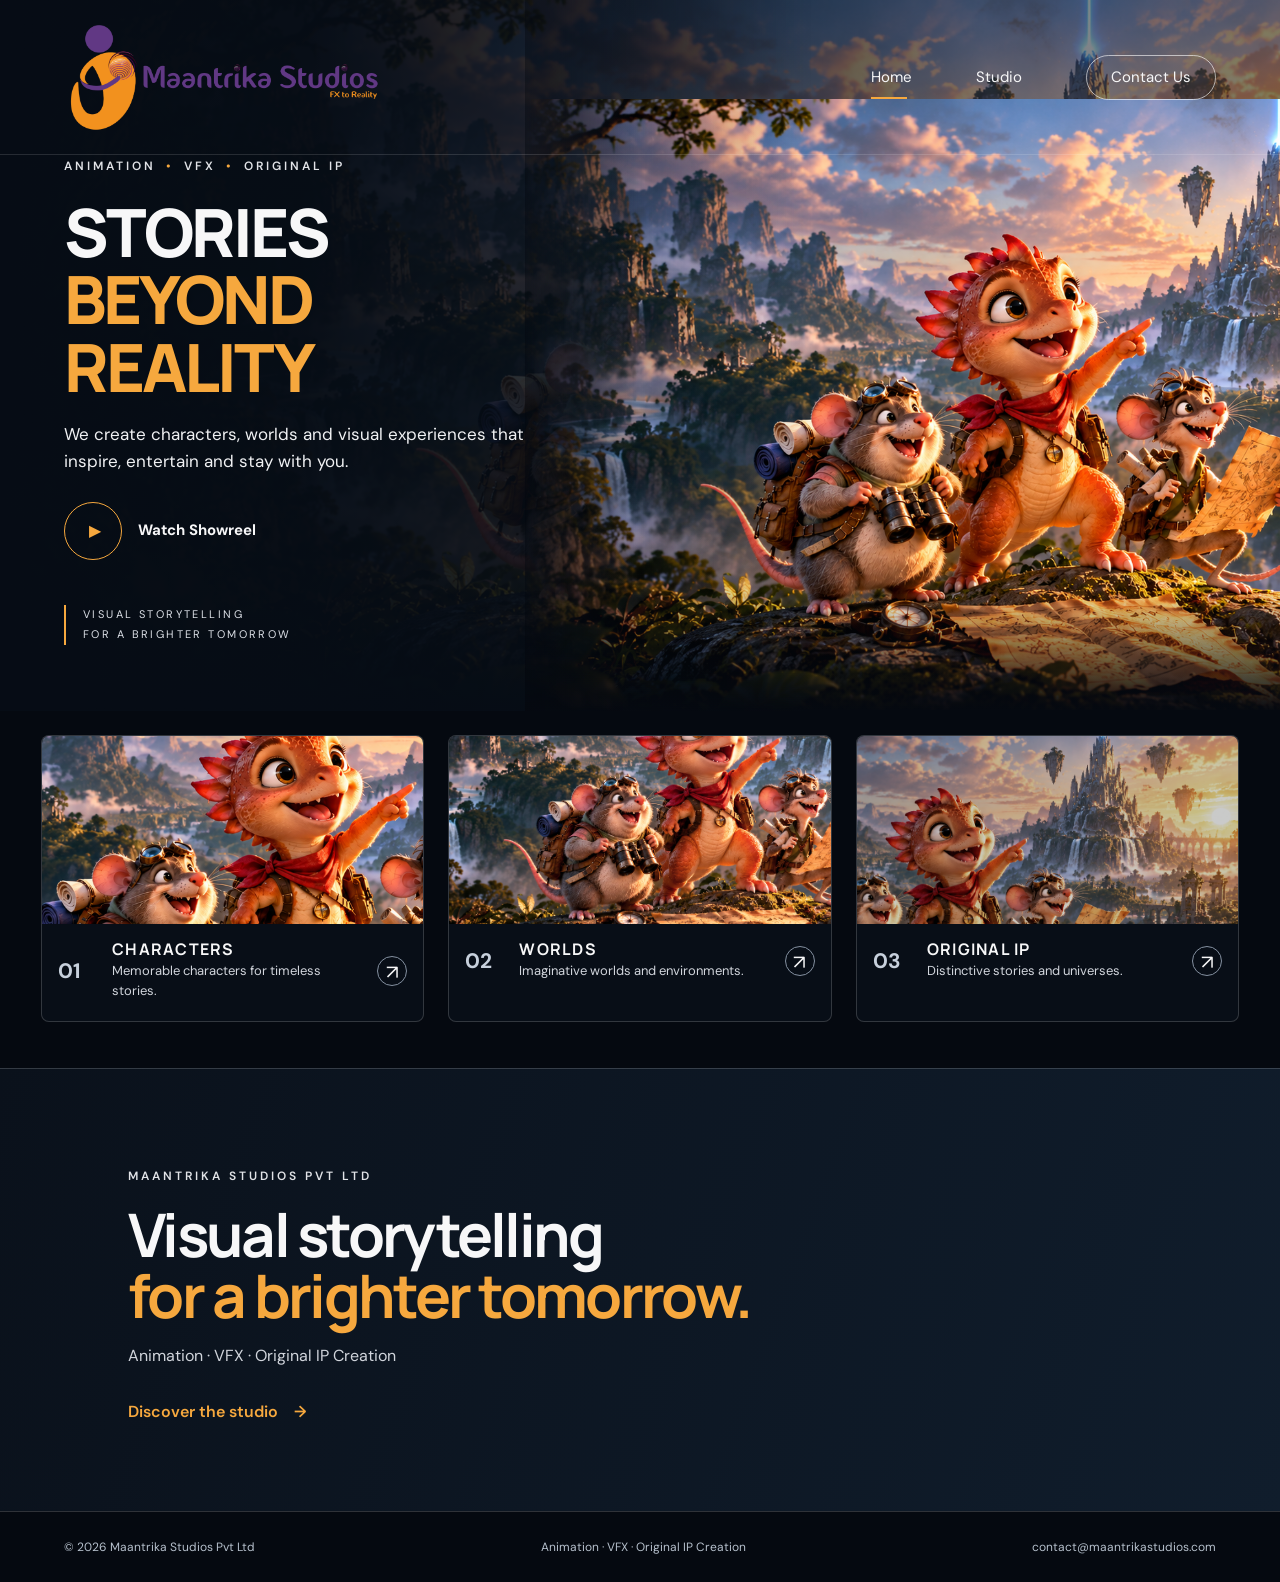
==== commit ccdf94a3: "Add files via upload" ====
--- a/index.html
+++ b/index.html
@@ -7,8 +7,8 @@
 </head>
 <body class="home">
 <header class="topbar">
-<a class="brand" href="index.html"><img src="assets/logo.svg" alt="Maantrika Studios"></a>
-<nav aria-label="Main navigation"><a class="active" href="index.html">Home</a><a href="studio.html">Studio</a><a class="contact-pill" href="mailto:sanjaykumar@maantrikastudios.com">Contact Us</a></nav>
+<a class="brand" href="index.html"><img src="assets/logo.png" alt="Maantrika Studios"></a>
+<nav aria-label="Main navigation"><a class="active" href="index.html">Home</a><a href="studio.html">Studio</a><a class="contact-pill" href="mailto:contact@maantrikastudios.com">Contact Us</a></nav>
 </header>
 <main>
 <section class="hero">
@@ -17,7 +17,7 @@
 <p class="eyebrow">ANIMATION <i>•</i> VFX <i>•</i> ORIGINAL IP</p>
 <h1>Stories<br><span>Beyond Reality</span></h1>
 <p class="intro">We create characters, worlds and visual experiences that inspire, entertain and stay with you.</p>
-<a class="showreel" href="mailto:sanjaykumar@maantrikastudios.com?subject=Maantrika%20Studios%20Showreel"><span class="play">▶</span><b>Watch Showreel</b></a>
+<a class="showreel" href="mailto:contact@maantrikastudios.com?subject=Maantrika%20Studios%20Showreel"><span class="play">▶</span><b>Watch Showreel</b></a>
 <p class="tagline">VISUAL STORYTELLING<br>FOR A BRIGHTER TOMORROW</p>
 </div>
 <div class="hero-art"><img src="assets/adventure-world.png" alt="The brave baby dinosaur girl and her two mouse friends planning an adventure in a fantasy world"></div>
@@ -32,6 +32,6 @@
 <p>Animation · VFX · Original IP Creation</p><a class="outline-button" href="studio.html">Discover the studio <span>→</span></a>
 </section>
 </main>
-<footer><span>© <span id="year"></span> Maantrika Studios Pvt Ltd</span><span>Animation · VFX · Original IP Creation</span><a href="mailto:sanjaykumar@maantrikastudios.com">sanjaykumar@maantrikastudios.com</a></footer>
+<footer><span>© <span id="year"></span> Maantrika Studios Pvt Ltd</span><span>Animation · VFX · Original IP Creation</span><a href="mailto:contact@maantrikastudios.com">contact@maantrikastudios.com</a></footer>
 <script>document.getElementById('year').textContent=new Date().getFullYear();</script>
 </body></html>
